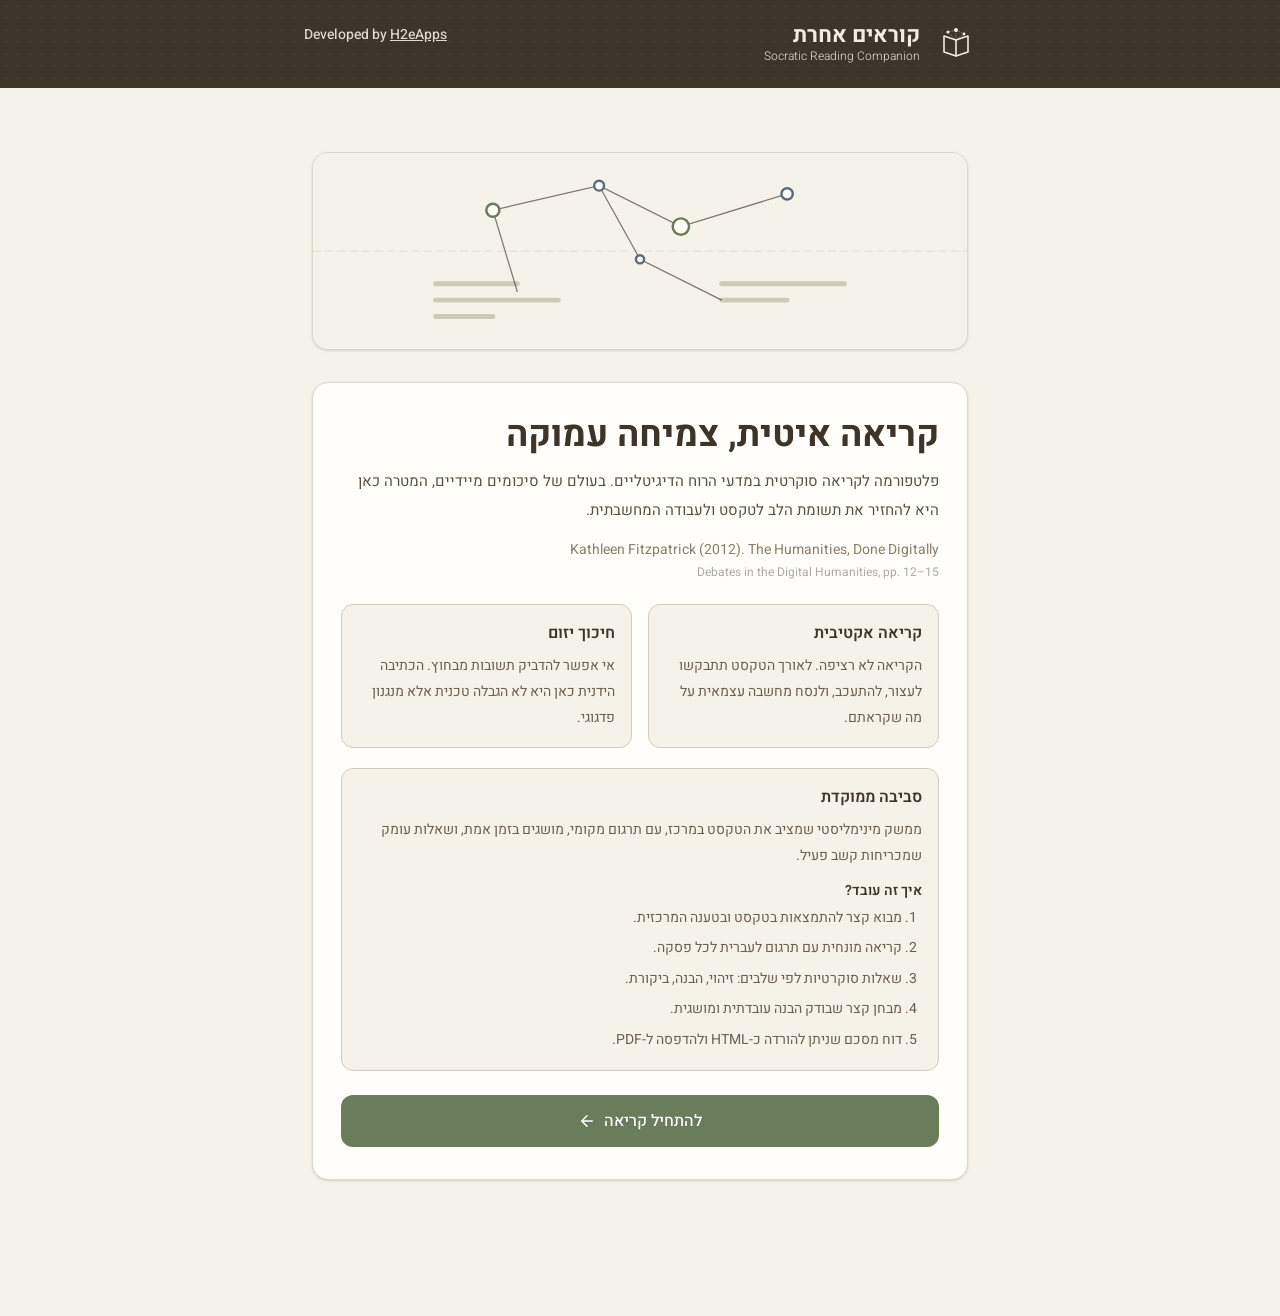
==== index.html @ 3c3d52dc "Add article 2 Netlify deploy files Co-Authored-By: Claude Opus 4.6 <noreply@anthropic.com>" ====
<!doctype html>
<html lang="he" dir="rtl">
  <head>
    <meta charset="UTF-8" />
    <meta name="viewport" content="width=device-width, initial-scale=1.0" />
    <meta name="robots" content="noai, noimageai" />
    <title>קוראים אחרת — ליווי לקריאה אקדמית</title>
    <link rel="preconnect" href="https://fonts.googleapis.com" />
    <link rel="preconnect" href="https://fonts.gstatic.com" crossorigin />
    <link
      href="https://fonts.googleapis.com/css2?family=Heebo:wght@300;400;500;600;700;800&family=Frank+Ruhl+Libre:wght@400;500;700&display=swap"
      rel="stylesheet"
    />
    <script type="module" crossorigin src="/assets/index-Bzsu_CU0.js"></script>
    <link rel="stylesheet" crossorigin href="/assets/index-CXsIF363.css">
  </head>
  <body class="bg-parchment font-heebo text-bark" dir="rtl">
    <div id="root"></div>
  </body>
</html>
---- assets/index-CXsIF363.css ----
/*! tailwindcss v4.2.1 | MIT License | https://tailwindcss.com */@layer properties{@supports (((-webkit-hyphens:none)) and (not (margin-trim:inline))) or ((-moz-orient:inline) and (not (color:rgb(from red r g b)))){*,:before,:after,::backdrop{--tw-scale-x:1;--tw-scale-y:1;--tw-scale-z:1;--tw-rotate-x:initial;--tw-rotate-y:initial;--tw-rotate-z:initial;--tw-skew-x:initial;--tw-skew-y:initial;--tw-space-y-reverse:0;--tw-border-style:solid;--tw-leading:initial;--tw-font-weight:initial;--tw-shadow:0 0 #0000;--tw-shadow-color:initial;--tw-shadow-alpha:100%;--tw-inset-shadow:0 0 #0000;--tw-inset-shadow-color:initial;--tw-inset-shadow-alpha:100%;--tw-ring-color:initial;--tw-ring-shadow:0 0 #0000;--tw-inset-ring-color:initial;--tw-inset-ring-shadow:0 0 #0000;--tw-ring-inset:initial;--tw-ring-offset-width:0px;--tw-ring-offset-color:#fff;--tw-ring-offset-shadow:0 0 #0000;--tw-blur:initial;--tw-brightness:initial;--tw-contrast:initial;--tw-grayscale:initial;--tw-hue-rotate:initial;--tw-invert:initial;--tw-opacity:initial;--tw-saturate:initial;--tw-sepia:initial;--tw-drop-shadow:initial;--tw-drop-shadow-color:initial;--tw-drop-shadow-alpha:100%;--tw-drop-shadow-size:initial;--tw-duration:initial}}}@layer theme{:root,:host{--font-sans:ui-sans-serif, system-ui, sans-serif, "Apple Color Emoji", "Segoe UI Emoji", "Segoe UI Symbol", "Noto Color Emoji";--font-mono:ui-monospace, SFMono-Regular, Menlo, Monaco, Consolas, "Liberation Mono", "Courier New", monospace;--color-amber-50:oklch(98.7% .022 95.277);--color-amber-200:oklch(92.4% .12 95.746);--color-amber-800:oklch(47.3% .137 46.201);--color-white:#fff;--spacing:.25rem;--container-3xl:48rem;--text-xs:.75rem;--text-xs--line-height:calc(1 / .75);--text-sm:.875rem;--text-sm--line-height:calc(1.25 / .875);--text-base:1rem;--text-base--line-height: 1.5 ;--text-lg:1.125rem;--text-lg--line-height:calc(1.75 / 1.125);--text-xl:1.25rem;--text-xl--line-height:calc(1.75 / 1.25);--text-2xl:1.5rem;--text-2xl--line-height:calc(2 / 1.5);--text-3xl:1.875rem;--text-3xl--line-height: 1.2 ;--text-4xl:2.25rem;--text-4xl--line-height:calc(2.5 / 2.25);--text-5xl:3rem;--text-5xl--line-height:1;--font-weight-light:300;--font-weight-medium:500;--font-weight-semibold:600;--font-weight-bold:700;--leading-snug:1.375;--leading-relaxed:1.625;--radius-sm:.25rem;--radius-lg:.5rem;--radius-xl:.75rem;--radius-2xl:1rem;--default-transition-duration:.15s;--default-transition-timing-function:cubic-bezier(.4, 0, .2, 1);--default-font-family:var(--font-sans);--default-mono-font-family:var(--font-mono);--font-heebo:"Heebo", sans-serif;--font-frank:"Frank Ruhl Libre", serif;--color-parchment:#f5f2ea;--color-parchment-deep:#f0ede6;--color-bark:#3d3529;--color-bark-light:#5a4f40;--color-bark-muted:#6b5f4f;--color-earth:#8a7d6b;--color-moss:#6b7c5b;--color-moss-light:#6b7c5b12;--color-slate:#5b6b7c;--color-plum:#7c5b6b;--color-border:#ddd8cc;--color-border-light:#d4cdbf;--color-cream:#fffefa;--color-muted:#aaa}}@layer base{*,:after,:before,::backdrop{box-sizing:border-box;border:0 solid;margin:0;padding:0}::file-selector-button{box-sizing:border-box;border:0 solid;margin:0;padding:0}html,:host{-webkit-text-size-adjust:100%;-moz-tab-size:4;tab-size:4;line-height:1.5;font-family:var(--default-font-family,ui-sans-serif, system-ui, sans-serif, "Apple Color Emoji", "Segoe UI Emoji", "Segoe UI Symbol", "Noto Color Emoji");font-feature-settings:var(--default-font-feature-settings,normal);font-variation-settings:var(--default-font-variation-settings,normal);-webkit-tap-highlight-color:transparent}hr{height:0;color:inherit;border-top-width:1px}abbr:where([title]){-webkit-text-decoration:underline dotted;text-decoration:underline dotted}h1,h2,h3,h4,h5,h6{font-size:inherit;font-weight:inherit}a{color:inherit;-webkit-text-decoration:inherit;text-decoration:inherit}b,strong{font-weight:bolder}code,kbd,samp,pre{font-family:var(--default-mono-font-family,ui-monospace, SFMono-Regular, Menlo, Monaco, Consolas, "Liberation Mono", "Courier New", monospace);font-feature-settings:var(--default-mono-font-feature-settings,normal);font-variation-settings:var(--default-mono-font-variation-settings,normal);font-size:1em}small{font-size:80%}sub,sup{vertical-align:baseline;font-size:75%;line-height:0;position:relative}sub{bottom:-.25em}sup{top:-.5em}table{text-indent:0;border-color:inherit;border-collapse:collapse}:-moz-focusring{outline:auto}progress{vertical-align:baseline}summary{display:list-item}ol,ul,menu{list-style:none}img,svg,video,canvas,audio,iframe,embed,object{vertical-align:middle;display:block}img,video{max-width:100%;height:auto}button,input,select,optgroup,textarea{font:inherit;font-feature-settings:inherit;font-variation-settings:inherit;letter-spacing:inherit;color:inherit;opacity:1;background-color:#0000;border-radius:0}::file-selector-button{font:inherit;font-feature-settings:inherit;font-variation-settings:inherit;letter-spacing:inherit;color:inherit;opacity:1;background-color:#0000;border-radius:0}:where(select:is([multiple],[size])) optgroup{font-weight:bolder}:where(select:is([multiple],[size])) optgroup option{padding-inline-start:20px}::file-selector-button{margin-inline-end:4px}::placeholder{opacity:1}@supports (not ((-webkit-appearance:-apple-pay-button))) or (contain-intrinsic-size:1px){::placeholder{color:currentColor}@supports (color:color-mix(in lab,red,red)){::placeholder{color:color-mix(in oklab,currentcolor 50%,transparent)}}}textarea{resize:vertical}::-webkit-search-decoration{-webkit-appearance:none}::-webkit-date-and-time-value{min-height:1lh;text-align:inherit}::-webkit-datetime-edit{display:inline-flex}::-webkit-datetime-edit-fields-wrapper{padding:0}::-webkit-datetime-edit{padding-block:0}::-webkit-datetime-edit-year-field{padding-block:0}::-webkit-datetime-edit-month-field{padding-block:0}::-webkit-datetime-edit-day-field{padding-block:0}::-webkit-datetime-edit-hour-field{padding-block:0}::-webkit-datetime-edit-minute-field{padding-block:0}::-webkit-datetime-edit-second-field{padding-block:0}::-webkit-datetime-edit-millisecond-field{padding-block:0}::-webkit-datetime-edit-meridiem-field{padding-block:0}::-webkit-calendar-picker-indicator{line-height:1}:-moz-ui-invalid{box-shadow:none}button,input:where([type=button],[type=reset],[type=submit]){-webkit-appearance:button;-moz-appearance:button;appearance:button}::file-selector-button{-webkit-appearance:button;-moz-appearance:button;appearance:button}::-webkit-inner-spin-button{height:auto}::-webkit-outer-spin-button{height:auto}[hidden]:where(:not([hidden=until-found])){display:none!important}}@layer components;@layer utilities{.visible{visibility:visible}.absolute{position:absolute}.relative{position:relative}.inset-0{inset:calc(var(--spacing) * 0)}.start{inset-inline-start:var(--spacing)}.end{inset-inline-end:var(--spacing)}.-top-3\.5{top:calc(var(--spacing) * -3.5)}.top-2{top:calc(var(--spacing) * 2)}.right-2{right:calc(var(--spacing) * 2)}.right-4{right:calc(var(--spacing) * 4)}.left-2{left:calc(var(--spacing) * 2)}.z-0{z-index:0}.z-10{z-index:10}.float-left{float:left}.m-0{margin:calc(var(--spacing) * 0)}.mx-2{margin-inline:calc(var(--spacing) * 2)}.mx-auto{margin-inline:auto}.my-2{margin-block:calc(var(--spacing) * 2)}.my-5{margin-block:calc(var(--spacing) * 5)}.my-14{margin-block:calc(var(--spacing) * 14)}.mt-0\.5{margin-top:calc(var(--spacing) * .5)}.mt-1{margin-top:calc(var(--spacing) * 1)}.mt-2{margin-top:calc(var(--spacing) * 2)}.mt-3{margin-top:calc(var(--spacing) * 3)}.mt-4{margin-top:calc(var(--spacing) * 4)}.mt-6{margin-top:calc(var(--spacing) * 6)}.mr-7{margin-right:calc(var(--spacing) * 7)}.mr-auto{margin-right:auto}.-mb-1{margin-bottom:calc(var(--spacing) * -1)}.mb-1{margin-bottom:calc(var(--spacing) * 1)}.mb-2{margin-bottom:calc(var(--spacing) * 2)}.mb-2\.5{margin-bottom:calc(var(--spacing) * 2.5)}.mb-3{margin-bottom:calc(var(--spacing) * 3)}.mb-4{margin-bottom:calc(var(--spacing) * 4)}.mb-5{margin-bottom:calc(var(--spacing) * 5)}.mb-6{margin-bottom:calc(var(--spacing) * 6)}.mb-7{margin-bottom:calc(var(--spacing) * 7)}.mb-8{margin-bottom:calc(var(--spacing) * 8)}.mb-10{margin-bottom:calc(var(--spacing) * 10)}.ml-3{margin-left:calc(var(--spacing) * 3)}.block{display:block}.flex{display:flex}.grid{display:grid}.hidden{display:none}.inline{display:inline}.inline-block{display:inline-block}.inline-flex{display:inline-flex}.h-1{height:calc(var(--spacing) * 1)}.h-1\.5{height:calc(var(--spacing) * 1.5)}.h-6{height:calc(var(--spacing) * 6)}.h-10{height:calc(var(--spacing) * 10)}.h-auto{height:auto}.min-h-\[44px\]{min-height:44px}.min-h-\[80px\]{min-height:80px}.min-h-\[120px\]{min-height:120px}.min-h-screen{min-height:100vh}.w-6{width:calc(var(--spacing) * 6)}.w-10{width:calc(var(--spacing) * 10)}.w-full{width:100%}.max-w-3xl{max-width:var(--container-3xl)}.max-w-\[480px\]{max-width:480px}.max-w-\[520px\]{max-width:520px}.max-w-\[720px\]{max-width:720px}.flex-1{flex:1}.flex-shrink-0,.shrink-0{flex-shrink:0}.grow{flex-grow:1}.border-collapse{border-collapse:collapse}.scale-95{--tw-scale-x:95%;--tw-scale-y:95%;--tw-scale-z:95%;scale:var(--tw-scale-x) var(--tw-scale-y)}.rotate-180{rotate:180deg}.transform{transform:var(--tw-rotate-x,) var(--tw-rotate-y,) var(--tw-rotate-z,) var(--tw-skew-x,) var(--tw-skew-y,)}.cursor-grab{cursor:grab}.cursor-pointer{cursor:pointer}.resize{resize:both}.resize-y{resize:vertical}.list-decimal{list-style-type:decimal}.grid-cols-2{grid-template-columns:repeat(2,minmax(0,1fr))}.flex-col{flex-direction:column}.items-center{align-items:center}.items-start{align-items:flex-start}.justify-between{justify-content:space-between}.justify-center{justify-content:center}.gap-0\.5{gap:calc(var(--spacing) * .5)}.gap-1{gap:calc(var(--spacing) * 1)}.gap-1\.5{gap:calc(var(--spacing) * 1.5)}.gap-2{gap:calc(var(--spacing) * 2)}.gap-2\.5{gap:calc(var(--spacing) * 2.5)}.gap-3{gap:calc(var(--spacing) * 3)}.gap-4{gap:calc(var(--spacing) * 4)}:where(.space-y-1>:not(:last-child)){--tw-space-y-reverse:0;margin-block-start:calc(calc(var(--spacing) * 1) * var(--tw-space-y-reverse));margin-block-end:calc(calc(var(--spacing) * 1) * calc(1 - var(--tw-space-y-reverse)))}:where(.space-y-2>:not(:last-child)){--tw-space-y-reverse:0;margin-block-start:calc(calc(var(--spacing) * 2) * var(--tw-space-y-reverse));margin-block-end:calc(calc(var(--spacing) * 2) * calc(1 - var(--tw-space-y-reverse)))}:where(.space-y-2\.5>:not(:last-child)){--tw-space-y-reverse:0;margin-block-start:calc(calc(var(--spacing) * 2.5) * var(--tw-space-y-reverse));margin-block-end:calc(calc(var(--spacing) * 2.5) * calc(1 - var(--tw-space-y-reverse)))}:where(.space-y-4>:not(:last-child)){--tw-space-y-reverse:0;margin-block-start:calc(calc(var(--spacing) * 4) * var(--tw-space-y-reverse));margin-block-end:calc(calc(var(--spacing) * 4) * calc(1 - var(--tw-space-y-reverse)))}.overflow-hidden{overflow:hidden}.rounded{border-radius:.25rem}.rounded-2xl{border-radius:var(--radius-2xl)}.rounded-\[10px\]{border-radius:10px}.rounded-full{border-radius:3.40282e38px}.rounded-lg{border-radius:var(--radius-lg)}.rounded-sm{border-radius:var(--radius-sm)}.rounded-xl{border-radius:var(--radius-xl)}.border{border-style:var(--tw-border-style);border-width:1px}.border-2{border-style:var(--tw-border-style);border-width:2px}.border-t{border-top-style:var(--tw-border-style);border-top-width:1px}.border-r-2{border-right-style:var(--tw-border-style);border-right-width:2px}.border-b{border-bottom-style:var(--tw-border-style);border-bottom-width:1px}.border-dashed{--tw-border-style:dashed;border-style:dashed}.border-none{--tw-border-style:none;border-style:none}.border-amber-200{border-color:var(--color-amber-200)}.border-border{border-color:var(--color-border)}.border-border-light{border-color:var(--color-border-light)}.border-border-light\/70{border-color:#d4cdbfb3}@supports (color:color-mix(in lab,red,red)){.border-border-light\/70{border-color:color-mix(in oklab,var(--color-border-light) 70%,transparent)}}.border-earth\/30{border-color:#8a7d6b4d}@supports (color:color-mix(in lab,red,red)){.border-earth\/30{border-color:color-mix(in oklab,var(--color-earth) 30%,transparent)}}.border-moss{border-color:var(--color-moss)}.border-moss\/15{border-color:#6b7c5b26}@supports (color:color-mix(in lab,red,red)){.border-moss\/15{border-color:color-mix(in oklab,var(--color-moss) 15%,transparent)}}.border-moss\/30{border-color:#6b7c5b4d}@supports (color:color-mix(in lab,red,red)){.border-moss\/30{border-color:color-mix(in oklab,var(--color-moss) 30%,transparent)}}.bg-amber-50{background-color:var(--color-amber-50)}.bg-bark{background-color:var(--color-bark)}.bg-cream{background-color:var(--color-cream)}.bg-moss{background-color:var(--color-moss)}.bg-moss-light{background-color:var(--color-moss-light)}.bg-moss\/5{background-color:#6b7c5b0d}@supports (color:color-mix(in lab,red,red)){.bg-moss\/5{background-color:color-mix(in oklab,var(--color-moss) 5%,transparent)}}.bg-moss\/10{background-color:#6b7c5b1a}@supports (color:color-mix(in lab,red,red)){.bg-moss\/10{background-color:color-mix(in oklab,var(--color-moss) 10%,transparent)}}.bg-parchment{background-color:var(--color-parchment)}.bg-parchment-deep{background-color:var(--color-parchment-deep)}.bg-slate{background-color:var(--color-slate)}.bg-transparent{background-color:#0000}.bg-white\/50{background-color:#ffffff80}@supports (color:color-mix(in lab,red,red)){.bg-white\/50{background-color:color-mix(in oklab,var(--color-white) 50%,transparent)}}.p-0{padding:calc(var(--spacing) * 0)}.p-3{padding:calc(var(--spacing) * 3)}.p-3\.5{padding:calc(var(--spacing) * 3.5)}.p-4{padding:calc(var(--spacing) * 4)}.p-5{padding:calc(var(--spacing) * 5)}.px-1{padding-inline:calc(var(--spacing) * 1)}.px-1\.5{padding-inline:calc(var(--spacing) * 1.5)}.px-2{padding-inline:calc(var(--spacing) * 2)}.px-3{padding-inline:calc(var(--spacing) * 3)}.px-4{padding-inline:calc(var(--spacing) * 4)}.px-5{padding-inline:calc(var(--spacing) * 5)}.px-6{padding-inline:calc(var(--spacing) * 6)}.px-7{padding-inline:calc(var(--spacing) * 7)}.px-8{padding-inline:calc(var(--spacing) * 8)}.px-10{padding-inline:calc(var(--spacing) * 10)}.py-0\.5{padding-block:calc(var(--spacing) * .5)}.py-1{padding-block:calc(var(--spacing) * 1)}.py-2{padding-block:calc(var(--spacing) * 2)}.py-2\.5{padding-block:calc(var(--spacing) * 2.5)}.py-3{padding-block:calc(var(--spacing) * 3)}.py-3\.5{padding-block:calc(var(--spacing) * 3.5)}.py-4{padding-block:calc(var(--spacing) * 4)}.py-6{padding-block:calc(var(--spacing) * 6)}.py-8{padding-block:calc(var(--spacing) * 8)}.pt-0\.5{padding-top:calc(var(--spacing) * .5)}.pt-1{padding-top:calc(var(--spacing) * 1)}.pt-3{padding-top:calc(var(--spacing) * 3)}.pt-8{padding-top:calc(var(--spacing) * 8)}.pr-1{padding-right:calc(var(--spacing) * 1)}.pr-4{padding-right:calc(var(--spacing) * 4)}.pr-5{padding-right:calc(var(--spacing) * 5)}.pb-3\.5{padding-bottom:calc(var(--spacing) * 3.5)}.pb-4{padding-bottom:calc(var(--spacing) * 4)}.pb-24{padding-bottom:calc(var(--spacing) * 24)}.text-center{text-align:center}.text-right{text-align:right}.align-middle{vertical-align:middle}.font-frank{font-family:var(--font-frank)}.font-heebo{font-family:var(--font-heebo)}.text-2xl{font-size:var(--text-2xl);line-height:var(--tw-leading,var(--text-2xl--line-height))}.text-3xl{font-size:var(--text-3xl);line-height:var(--tw-leading,var(--text-3xl--line-height))}.text-5xl{font-size:var(--text-5xl);line-height:var(--tw-leading,var(--text-5xl--line-height))}.text-base{font-size:var(--text-base);line-height:var(--tw-leading,var(--text-base--line-height))}.text-lg{font-size:var(--text-lg);line-height:var(--tw-leading,var(--text-lg--line-height))}.text-sm{font-size:var(--text-sm);line-height:var(--tw-leading,var(--text-sm--line-height))}.text-xl{font-size:var(--text-xl);line-height:var(--tw-leading,var(--text-xl--line-height))}.text-xs{font-size:var(--text-xs);line-height:var(--tw-leading,var(--text-xs--line-height))}.text-\[11px\]{font-size:11px}.text-\[13\.5px\]{font-size:13.5px}.text-\[13px\]{font-size:13px}.text-\[14px\]{font-size:14px}.text-\[15px\]{font-size:15px}.text-\[17px\]{font-size:17px}.text-\[22px\]{font-size:22px}.leading-\[1\.6\]{--tw-leading:1.6;line-height:1.6}.leading-\[1\.7\]{--tw-leading:1.7;line-height:1.7}.leading-\[1\.8\]{--tw-leading:1.8;line-height:1.8}.leading-\[1\.9\]{--tw-leading:1.9;line-height:1.9}.leading-\[1\.75\]{--tw-leading:1.75;line-height:1.75}.leading-\[1\.85\]{--tw-leading:1.85;line-height:1.85}.leading-\[1\.95\]{--tw-leading:1.95;line-height:1.95}.leading-\[22px\]{--tw-leading:22px;line-height:22px}.leading-none{--tw-leading:1;line-height:1}.leading-relaxed{--tw-leading:var(--leading-relaxed);line-height:var(--leading-relaxed)}.leading-snug{--tw-leading:var(--leading-snug);line-height:var(--leading-snug)}.font-bold{--tw-font-weight:var(--font-weight-bold);font-weight:var(--font-weight-bold)}.font-light{--tw-font-weight:var(--font-weight-light);font-weight:var(--font-weight-light)}.font-medium{--tw-font-weight:var(--font-weight-medium);font-weight:var(--font-weight-medium)}.font-semibold{--tw-font-weight:var(--font-weight-semibold);font-weight:var(--font-weight-semibold)}.whitespace-nowrap{white-space:nowrap}.whitespace-pre-wrap{white-space:pre-wrap}.text-amber-800{color:var(--color-amber-800)}.text-bark{color:var(--color-bark)}.text-bark-light{color:var(--color-bark-light)}.text-bark-muted{color:var(--color-bark-muted)}.text-earth{color:var(--color-earth)}.text-moss{color:var(--color-moss)}.text-muted{color:var(--color-muted)}.text-parchment-deep{color:var(--color-parchment-deep)}.text-white{color:var(--color-white)}.italic{font-style:italic}.no-underline{text-decoration-line:none}.underline{text-decoration-line:underline}.decoration-dotted{text-decoration-style:dotted}.opacity-40{opacity:.4}.opacity-50{opacity:.5}.opacity-85{opacity:.85}.opacity-90{opacity:.9}.opacity-\[0\.035\]{opacity:.035}.shadow-\[0_2px_8px_rgba\(0\,0\,0\,0\.03\)\]{--tw-shadow:0 2px 8px var(--tw-shadow-color,#00000008);box-shadow:var(--tw-inset-shadow),var(--tw-inset-ring-shadow),var(--tw-ring-offset-shadow),var(--tw-ring-shadow),var(--tw-shadow)}.shadow-sm{--tw-shadow:0 1px 3px 0 var(--tw-shadow-color,#0000001a), 0 1px 2px -1px var(--tw-shadow-color,#0000001a);box-shadow:var(--tw-inset-shadow),var(--tw-inset-ring-shadow),var(--tw-ring-offset-shadow),var(--tw-ring-shadow),var(--tw-shadow)}.blur{--tw-blur:blur(8px);filter:var(--tw-blur,) var(--tw-brightness,) var(--tw-contrast,) var(--tw-grayscale,) var(--tw-hue-rotate,) var(--tw-invert,) var(--tw-saturate,) var(--tw-sepia,) var(--tw-drop-shadow,)}.transition-all{transition-property:all;transition-timing-function:var(--tw-ease,var(--default-transition-timing-function));transition-duration:var(--tw-duration,var(--default-transition-duration))}.transition-colors{transition-property:color,background-color,border-color,outline-color,text-decoration-color,fill,stroke,--tw-gradient-from,--tw-gradient-via,--tw-gradient-to;transition-timing-function:var(--tw-ease,var(--default-transition-timing-function));transition-duration:var(--tw-duration,var(--default-transition-duration))}.transition-opacity{transition-property:opacity;transition-timing-function:var(--tw-ease,var(--default-transition-timing-function));transition-duration:var(--tw-duration,var(--default-transition-duration))}.transition-transform{transition-property:transform,translate,scale,rotate;transition-timing-function:var(--tw-ease,var(--default-transition-timing-function));transition-duration:var(--tw-duration,var(--default-transition-duration))}.duration-200{--tw-duration:.2s;transition-duration:.2s}.duration-300{--tw-duration:.3s;transition-duration:.3s}@media(hover:hover){.hover\:border-moss\/30:hover{border-color:#6b7c5b4d}@supports (color:color-mix(in lab,red,red)){.hover\:border-moss\/30:hover{border-color:color-mix(in oklab,var(--color-moss) 30%,transparent)}}.hover\:bg-parchment-deep\/50:hover{background-color:#f0ede680}@supports (color:color-mix(in lab,red,red)){.hover\:bg-parchment-deep\/50:hover{background-color:color-mix(in oklab,var(--color-parchment-deep) 50%,transparent)}}.hover\:text-bark:hover{color:var(--color-bark)}.hover\:text-bark-muted:hover{color:var(--color-bark-muted)}.hover\:opacity-100:hover{opacity:1}.hover\:brightness-110:hover{--tw-brightness:brightness(110%);filter:var(--tw-blur,) var(--tw-brightness,) var(--tw-contrast,) var(--tw-grayscale,) var(--tw-hue-rotate,) var(--tw-invert,) var(--tw-saturate,) var(--tw-sepia,) var(--tw-drop-shadow,)}}.focus\:ring-2:focus{--tw-ring-shadow:var(--tw-ring-inset,) 0 0 0 calc(2px + var(--tw-ring-offset-width)) var(--tw-ring-color,currentcolor);box-shadow:var(--tw-inset-shadow),var(--tw-inset-ring-shadow),var(--tw-ring-offset-shadow),var(--tw-ring-shadow),var(--tw-shadow)}.focus\:ring-moss:focus{--tw-ring-color:var(--color-moss)}.focus\:outline-none:focus{--tw-outline-style:none;outline-style:none}.disabled\:cursor-not-allowed:disabled{cursor:not-allowed}.disabled\:opacity-40:disabled{opacity:.4}@media(min-width:40rem){.sm\:grid-cols-2{grid-template-columns:repeat(2,minmax(0,1fr))}.sm\:grid-cols-4{grid-template-columns:repeat(4,minmax(0,1fr))}.sm\:flex-row{flex-direction:row}.sm\:p-7{padding:calc(var(--spacing) * 7)}.sm\:px-7{padding-inline:calc(var(--spacing) * 7)}.sm\:px-8{padding-inline:calc(var(--spacing) * 8)}.sm\:py-6{padding-block:calc(var(--spacing) * 6)}.sm\:py-8{padding-block:calc(var(--spacing) * 8)}.sm\:py-10{padding-block:calc(var(--spacing) * 10)}.sm\:text-3xl{font-size:var(--text-3xl);line-height:var(--tw-leading,var(--text-3xl--line-height))}.sm\:text-4xl{font-size:var(--text-4xl);line-height:var(--tw-leading,var(--text-4xl--line-height))}}}*{box-sizing:border-box}::selection{background:#6b7c5b33}textarea:focus,button:focus-visible{outline:2px solid var(--color-moss);outline-offset:2px}button:focus:not(:focus-visible){outline:none}.article-content{-webkit-user-select:none;user-select:none}@keyframes fadeIn{0%{opacity:0;transform:translateY(6px)}to{opacity:1;transform:translateY(0)}}@keyframes fadeInFast{0%{opacity:0}to{opacity:1}}@keyframes bounce{0%,60%,to{opacity:.4;transform:translateY(0)}30%{opacity:1;transform:translateY(-6px)}}.animate-fade-in{animation:.4s fadeIn}.animate-fade-in-fast{animation:.3s fadeInFast}@keyframes shake{10%,90%{transform:translate(-1px)}20%,80%{transform:translate(2px)}30%,50%,70%{transform:translate(-3px)}40%,60%{transform:translate(3px)}}.animate-shake{animation:.4s cubic-bezier(.36,.07,.19,.97) both shake}.protected-textarea:focus{border-color:var(--focus-color,var(--color-moss))}.translation-panel{direction:rtl;background:#f6f3ec}@supports (color:color-mix(in lab,red,red)){.translation-panel{background:color-mix(in srgb,var(--color-parchment) 90%,#fff 10%)}}.translation-panel{border:1px solid var(--color-border);border-right:3px solid var(--color-moss);color:var(--color-bark-light);-webkit-user-select:none;user-select:none;border-radius:10px;margin:6px 0 12px;padding:12px 16px;font-size:15px;line-height:1.85}.article-reader-intro{background:linear-gradient(#f3f1ec,#f6f3ec)}@supports (color:color-mix(in lab,red,red)){.article-reader-intro{background:linear-gradient(180deg,color-mix(in srgb,var(--color-parchment-deep) 78%,#fff 22%),color-mix(in srgb,var(--color-parchment) 90%,#fff 10%))}}.article-reader-intro{border:1px solid var(--color-border);border-radius:12px;padding:14px 16px}.section-shell{background:#fdfcf7}@supports (color:color-mix(in lab,red,red)){.section-shell{background:color-mix(in srgb,var(--color-cream) 82%,var(--color-parchment) 18%)}}.section-shell{border:1px solid var(--color-border);border-radius:16px;padding:18px 16px 14px;position:relative;overflow:hidden;box-shadow:0 10px 30px #3d35290b}.section-shell:before{content:"";background:linear-gradient(90deg,var(--color-moss),var(--color-slate));opacity:.35;height:3px;position:absolute;inset:0 0 auto}.section-shell-body{padding-top:6px}.section-brief{background:#f7f4ed}@supports (color:color-mix(in lab,red,red)){.section-brief{background:color-mix(in srgb,var(--color-parchment) 85%,#fff 15%)}}.section-brief{border:1px solid var(--color-border);border-right:3px solid var(--color-earth);border-radius:10px;padding:10px 12px}.article-paragraph-card{border-radius:10px}::-webkit-scrollbar{width:6px}::-webkit-scrollbar-track{background:0 0}::-webkit-scrollbar-thumb{background:var(--color-border);border-radius:3px}@property --tw-scale-x{syntax:"*";inherits:false;initial-value:1}@property --tw-scale-y{syntax:"*";inherits:false;initial-value:1}@property --tw-scale-z{syntax:"*";inherits:false;initial-value:1}@property --tw-rotate-x{syntax:"*";inherits:false}@property --tw-rotate-y{syntax:"*";inherits:false}@property --tw-rotate-z{syntax:"*";inherits:false}@property --tw-skew-x{syntax:"*";inherits:false}@property --tw-skew-y{syntax:"*";inherits:false}@property --tw-space-y-reverse{syntax:"*";inherits:false;initial-value:0}@property --tw-border-style{syntax:"*";inherits:false;initial-value:solid}@property --tw-leading{syntax:"*";inherits:false}@property --tw-font-weight{syntax:"*";inherits:false}@property --tw-shadow{syntax:"*";inherits:false;initial-value:0 0 #0000}@property --tw-shadow-color{syntax:"*";inherits:false}@property --tw-shadow-alpha{syntax:"<percentage>";inherits:false;initial-value:100%}@property --tw-inset-shadow{syntax:"*";inherits:false;initial-value:0 0 #0000}@property --tw-inset-shadow-color{syntax:"*";inherits:false}@property --tw-inset-shadow-alpha{syntax:"<percentage>";inherits:false;initial-value:100%}@property --tw-ring-color{syntax:"*";inherits:false}@property --tw-ring-shadow{syntax:"*";inherits:false;initial-value:0 0 #0000}@property --tw-inset-ring-color{syntax:"*";inherits:false}@property --tw-inset-ring-shadow{syntax:"*";inherits:false;initial-value:0 0 #0000}@property --tw-ring-inset{syntax:"*";inherits:false}@property --tw-ring-offset-width{syntax:"<length>";inherits:false;initial-value:0}@property --tw-ring-offset-color{syntax:"*";inherits:false;initial-value:#fff}@property --tw-ring-offset-shadow{syntax:"*";inherits:false;initial-value:0 0 #0000}@property --tw-blur{syntax:"*";inherits:false}@property --tw-brightness{syntax:"*";inherits:false}@property --tw-contrast{syntax:"*";inherits:false}@property --tw-grayscale{syntax:"*";inherits:false}@property --tw-hue-rotate{syntax:"*";inherits:false}@property --tw-invert{syntax:"*";inherits:false}@property --tw-opacity{syntax:"*";inherits:false}@property --tw-saturate{syntax:"*";inherits:false}@property --tw-sepia{syntax:"*";inherits:false}@property --tw-drop-shadow{syntax:"*";inherits:false}@property --tw-drop-shadow-color{syntax:"*";inherits:false}@property --tw-drop-shadow-alpha{syntax:"<percentage>";inherits:false;initial-value:100%}@property --tw-drop-shadow-size{syntax:"*";inherits:false}@property --tw-duration{syntax:"*";inherits:false}
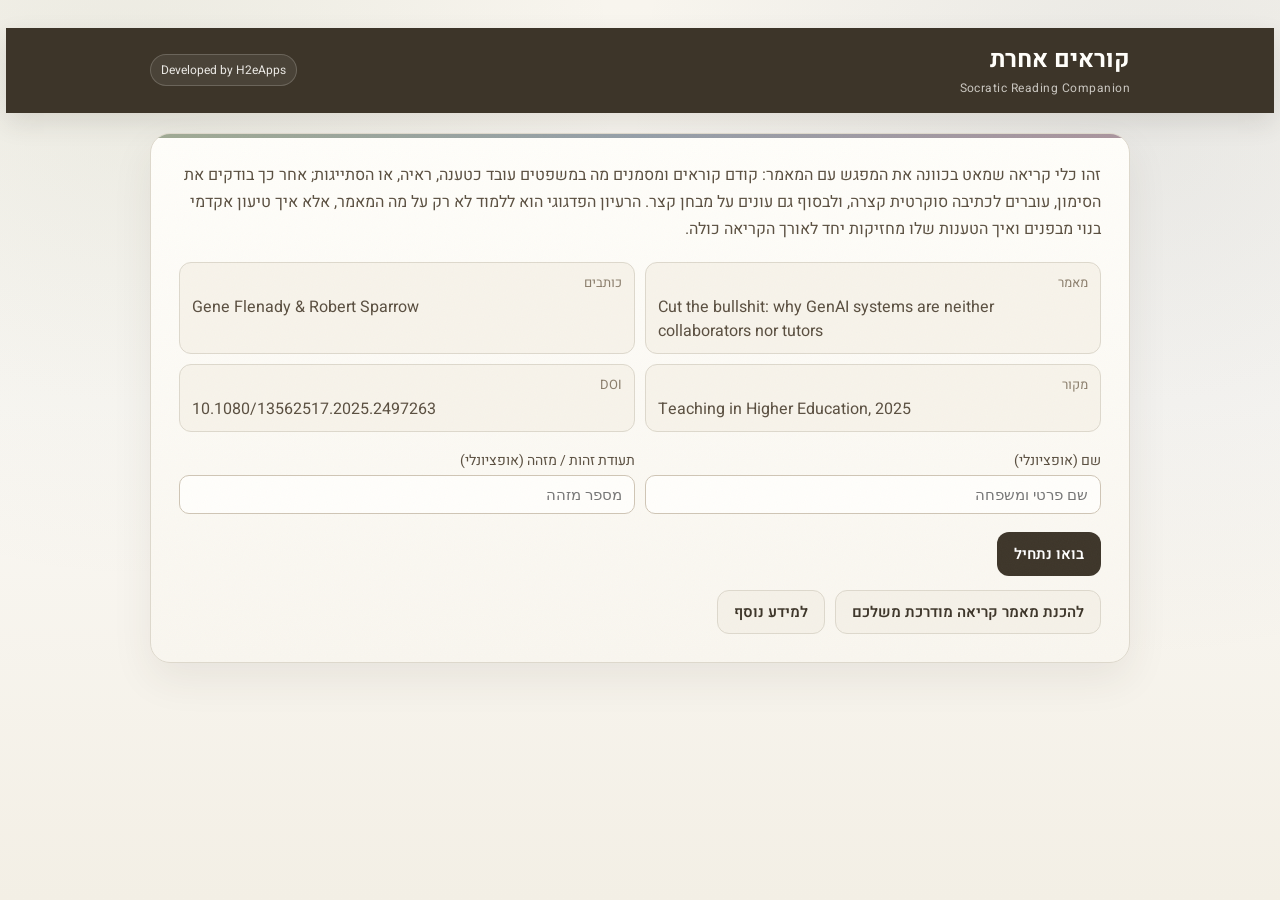
==== commit cdc7a425: "Add static v2 reading companion pilot" ====
--- a/index.html
+++ b/index.html
@@ -11,10 +11,11 @@
       href="https://fonts.googleapis.com/css2?family=Heebo:wght@300;400;500;600;700;800&family=Frank+Ruhl+Libre:wght@400;500;700&display=swap"
       rel="stylesheet"
     />
-    <script type="module" crossorigin src="/assets/index-Bzsu_CU0.js"></script>
-    <link rel="stylesheet" crossorigin href="/assets/index-CXsIF363.css">
+    <link rel="stylesheet" href="./styles.css" />
+    <script defer src="./_article_data.js"></script>
+    <script defer src="./app.js"></script>
   </head>
-  <body class="bg-parchment font-heebo text-bark" dir="rtl">
+  <body dir="rtl">
     <div id="root"></div>
   </body>
 </html>
--- a/styles.css
+++ b/styles.css
@@ -0,0 +1,1727 @@
+:root {
+  --bg-parchment: #faf8f4;
+  --surface-cream: #fffefa;
+  --surface-deep: #f0ede6;
+  --text-bark: #3d3529;
+  --text-bark-light: #5a4f40;
+  --text-muted: #8a7d6b;
+  --color-claim: #6b7c5b;
+  --color-claim-bg: #6b7c5b20;
+  --color-evidence: #5b6b7c;
+  --color-evidence-bg: #5b6b7c20;
+  --color-hedging: #7c5b6b;
+  --color-hedging-bg: #7c5b6b20;
+  --border: #ddd8cc;
+  --success: #6b7c5b;
+  --partial: #b8973e;
+  --error: #8c5c4a;
+  --shadow: 0 16px 40px rgba(61, 53, 41, 0.08);
+}
+
+* {
+  box-sizing: border-box;
+}
+
+html,
+body {
+  margin: 0;
+  padding: 0;
+  min-height: 100%;
+}
+
+body {
+  font-family: 'Heebo', sans-serif;
+  color: var(--text-bark);
+  background:
+    radial-gradient(circle at 10% 10%, rgba(107, 124, 91, 0.09) 0%, rgba(107, 124, 91, 0) 35%),
+    radial-gradient(circle at 90% 15%, rgba(91, 107, 124, 0.1) 0%, rgba(91, 107, 124, 0) 38%),
+    linear-gradient(180deg, #f8f5ee 0%, var(--bg-parchment) 45%, #f3efe5 100%);
+}
+
+.app-shell {
+  min-height: 100vh;
+  padding: 0 14px 36px;
+}
+
+.app-frame {
+  width: min(980px, 100%);
+  margin: 0 auto;
+}
+
+.app-topbar {
+  background: var(--text-bark);
+  color: var(--surface-deep);
+  margin: 0 -14px 20px;
+  padding: 14px 14px 16px;
+  box-shadow: 0 10px 24px rgba(61, 53, 41, 0.12);
+}
+
+.brand {
+  display: flex;
+  justify-content: space-between;
+  align-items: center;
+  color: rgba(255, 254, 250, 0.78);
+  font-size: 14px;
+}
+
+.brand-copy {
+  display: flex;
+  flex-direction: column;
+  gap: 2px;
+}
+
+.brand-mark {
+  font-family: 'Heebo', sans-serif;
+  font-size: 24px;
+  color: var(--surface-cream);
+  font-weight: 700;
+}
+
+.brand-sub {
+  color: rgba(255, 254, 250, 0.72);
+  font-size: 12px;
+  letter-spacing: 0.04em;
+}
+
+.brand-status {
+  display: inline-flex;
+  align-items: center;
+  justify-content: center;
+  font-size: 12px;
+  padding: 6px 10px;
+  border: 1px solid rgba(255, 254, 250, 0.18);
+  border-radius: 999px;
+  background: rgba(255, 254, 250, 0.07);
+  color: rgba(255, 254, 250, 0.88);
+  text-decoration: none;
+}
+
+.brand-status:hover {
+  background: rgba(255, 254, 250, 0.12);
+}
+
+.brand-status:visited {
+  color: rgba(255, 254, 250, 0.88);
+}
+
+/* Screen container with paper grain overlay */
+.screen {
+  background: linear-gradient(180deg, var(--surface-cream), #f9f6ef);
+  border: 1px solid var(--border);
+  border-radius: 20px;
+  box-shadow: var(--shadow);
+  padding: 20px;
+  position: relative;
+  overflow: hidden;
+}
+
+.screen::before {
+  content: '';
+  position: absolute;
+  inset: 0 0 auto;
+  height: 4px;
+  background: linear-gradient(90deg, var(--color-claim), var(--color-evidence), var(--color-hedging));
+  opacity: 0.65;
+}
+
+.screen::after {
+  content: '';
+  position: absolute;
+  inset: 0;
+  pointer-events: none;
+  opacity: 0.03;
+  background-image: url("data:image/svg+xml,%3Csvg viewBox='0 0 200 200' xmlns='http://www.w3.org/2000/svg'%3E%3Cfilter id='n'%3E%3CfeTurbulence type='fractalNoise' baseFrequency='0.65' numOctaves='3' stitchTiles='stitch'/%3E%3C/filter%3E%3Crect width='100%25' height='100%25' filter='url(%23n)'/%3E%3C/svg%3E");
+  background-size: 150px 150px;
+}
+
+h1,
+h2,
+h3,
+p {
+  margin-top: 0;
+}
+
+.title {
+  font-family: 'Frank Ruhl Libre', serif;
+  font-size: clamp(32px, 6vw, 48px);
+  line-height: 1.1;
+  margin-bottom: 10px;
+}
+
+.subtitle {
+  color: var(--text-bark-light);
+  line-height: 1.7;
+  margin-bottom: 18px;
+}
+
+.meta-grid {
+  display: grid;
+  grid-template-columns: 1fr;
+  gap: 10px;
+  margin-bottom: 18px;
+}
+
+.meta-item {
+  background: #f7f3ea;
+  border: 1px solid var(--border);
+  border-radius: 12px;
+  padding: 10px 12px;
+  color: var(--text-bark-light);
+}
+
+.meta-label {
+  color: var(--text-muted);
+  font-size: 13px;
+  margin-bottom: 3px;
+}
+
+.inline-ltr {
+  direction: ltr;
+  unicode-bidi: plaintext;
+}
+
+.form-grid {
+  display: grid;
+  grid-template-columns: 1fr;
+  gap: 10px;
+  margin-bottom: 18px;
+}
+
+label {
+  display: block;
+  color: var(--text-bark-light);
+  font-size: 14px;
+  margin-bottom: 4px;
+}
+
+input {
+  width: 100%;
+  border: 1px solid #cfc5b5;
+  border-radius: 10px;
+  padding: 10px 12px;
+  background: #fffefb;
+  font-size: 15px;
+  color: var(--text-bark);
+}
+
+input:focus {
+  outline: 2px solid rgba(107, 124, 91, 0.4);
+  outline-offset: 1px;
+}
+
+.actions {
+  display: flex;
+  gap: 10px;
+  flex-wrap: wrap;
+  align-items: center;
+}
+
+.welcome-resource-actions {
+  display: flex;
+  gap: 10px;
+  flex-wrap: wrap;
+  align-items: center;
+  margin-top: 14px;
+}
+
+.btn {
+  border: 1px solid transparent;
+  border-radius: 12px;
+  padding: 10px 16px;
+  font-weight: 600;
+  cursor: pointer;
+  font-size: 15px;
+  font-family: inherit;
+  transition: transform 0.15s ease, filter 0.15s ease, background-color 0.2s ease, border-color 0.2s ease;
+}
+
+.btn:active {
+  transform: scale(0.98);
+}
+
+.btn:disabled {
+  opacity: 0.45;
+  cursor: not-allowed;
+  transform: none;
+  filter: none;
+}
+
+.btn:focus-visible {
+  outline: 2px solid var(--color-claim);
+  outline-offset: 2px;
+}
+
+.btn-primary {
+  background: var(--text-bark);
+  color: #fff;
+}
+
+.btn-primary:hover:not(:disabled) {
+  filter: brightness(1.08);
+}
+
+.btn-secondary {
+  border-color: var(--border);
+  background: #f5f1e8;
+  color: var(--text-bark);
+}
+
+.btn-secondary:hover:not(:disabled) {
+  background: #ede8dc;
+}
+
+.btn-small {
+  padding: 6px 12px;
+  font-size: 13px;
+  border-radius: 8px;
+}
+
+.resource-panel {
+  margin-top: 18px;
+  padding: 16px;
+  border: 1px solid var(--border);
+  border-radius: 16px;
+  background: linear-gradient(180deg, #f8f4eb, #fffdf8);
+}
+
+.resource-panel-head {
+  display: flex;
+  justify-content: space-between;
+  align-items: flex-start;
+  gap: 12px;
+  margin-bottom: 12px;
+}
+
+.resource-panel-actions {
+  display: flex;
+  gap: 8px;
+  flex-wrap: wrap;
+}
+
+.resource-panel-kicker {
+  color: var(--text-muted);
+  font-size: 12px;
+  letter-spacing: 0.04em;
+  text-transform: uppercase;
+  margin-bottom: 4px;
+}
+
+.resource-panel-title {
+  margin: 0;
+  font-size: 20px;
+  line-height: 1.3;
+  font-family: 'Heebo', sans-serif;
+}
+
+.resource-textbox {
+  width: 100%;
+  min-height: 460px;
+  border: 1px solid #d7cfbf;
+  border-radius: 12px;
+  background: #fffefb;
+  color: var(--text-bark);
+  padding: 14px 16px;
+  font: 14px/1.7 'Heebo', sans-serif;
+  resize: vertical;
+  white-space: pre-wrap;
+}
+
+.resource-textbox-rtl {
+  direction: rtl;
+  text-align: right;
+}
+
+.resource-textbox-ltr {
+  direction: ltr;
+  text-align: left;
+  font-family: ui-monospace, SFMono-Regular, Consolas, 'Liberation Mono', Menlo, monospace;
+  line-height: 1.55;
+}
+
+/* Instructions */
+.instructions-grid {
+  display: grid;
+  grid-template-columns: 1fr;
+  gap: 10px;
+  margin-bottom: 16px;
+}
+
+.category-card {
+  border: 1px solid var(--border);
+  border-radius: 12px;
+  background: #f9f6ee;
+  padding: 12px;
+}
+
+.category-head {
+  display: flex;
+  align-items: center;
+  gap: 8px;
+  margin-bottom: 6px;
+  font-weight: 700;
+}
+
+.dot {
+  width: 10px;
+  height: 10px;
+  border-radius: 50%;
+  display: inline-block;
+  flex-shrink: 0;
+}
+
+.dot-claim {
+  background: var(--color-claim);
+}
+
+.dot-evidence {
+  background: var(--color-evidence);
+}
+
+.dot-hedging {
+  background: var(--color-hedging);
+}
+
+.example-snippet {
+  margin-top: 8px;
+  font-family: Georgia, 'Times New Roman', serif;
+  font-size: 14px;
+  line-height: 1.6;
+  color: var(--text-bark-light);
+}
+
+.highlight-inline {
+  padding: 1px 4px;
+  border-radius: 3px;
+}
+
+.highlight-claim {
+  background: var(--color-claim-bg);
+  border-bottom: 2px solid var(--color-claim);
+}
+
+.highlight-evidence {
+  background: var(--color-evidence-bg);
+  border-bottom: 2px solid var(--color-evidence);
+}
+
+.highlight-hedging {
+  background: var(--color-hedging-bg);
+  border-bottom: 2px solid var(--color-hedging);
+}
+
+.note {
+  border-right: 3px solid var(--color-evidence);
+  background: #f6f2ea;
+  border-radius: 10px;
+  padding: 10px 12px;
+  color: var(--text-bark-light);
+  margin: 12px 0 18px;
+  line-height: 1.7;
+}
+
+.instructions-steps {
+  margin-bottom: 16px;
+}
+
+.instructions-steps li {
+  margin-bottom: 8px;
+  line-height: 1.7;
+  color: var(--text-bark-light);
+}
+
+/* Section reader header */
+.section-header {
+  margin-bottom: 16px;
+}
+
+.section-title-he {
+  font-family: 'Frank Ruhl Libre', serif;
+  font-size: clamp(22px, 4vw, 30px);
+  line-height: 1.2;
+  margin-bottom: 4px;
+}
+
+.section-title-en {
+  color: var(--text-muted);
+  font-size: 14px;
+  direction: ltr;
+  display: inline-block;
+}
+
+.reader-header {
+  display: flex;
+  justify-content: space-between;
+  align-items: center;
+  gap: 10px;
+  margin-bottom: 12px;
+  flex-wrap: wrap;
+}
+
+.pill {
+  background: #ece7dc;
+  border: 1px solid var(--border);
+  border-radius: 999px;
+  padding: 6px 12px;
+  font-size: 14px;
+  color: var(--text-bark-light);
+}
+
+/* Paragraph shell */
+.paragraph-shell {
+  border: 1px solid var(--border);
+  border-radius: 14px;
+  background: #fffdf8;
+  padding: 16px;
+  margin-bottom: 12px;
+}
+
+.paragraph-header {
+  display: flex;
+  justify-content: flex-end;
+  margin-bottom: 8px;
+}
+
+.paragraph-text {
+  direction: ltr;
+  text-align: left;
+  unicode-bidi: plaintext;
+  font-family: Georgia, 'Times New Roman', serif;
+  font-size: clamp(18px, 2.9vw, 22px);
+  line-height: 1.85;
+  color: #30291f;
+  user-select: none;
+}
+
+/* Blockquote paragraph */
+.paragraph-blockquote {
+  border-right: none;
+  border-left: 4px solid var(--color-evidence);
+  padding-left: 20px;
+  margin: 8px 0;
+  font-style: italic;
+  color: var(--text-bark-light);
+  user-select: none;
+}
+
+.paragraph-blockquote .paragraph-text {
+  font-size: clamp(16px, 2.5vw, 19px);
+  color: var(--text-bark-light);
+}
+
+/* Clickable sentences */
+.sentence {
+  cursor: pointer;
+  padding: 2px 4px;
+  border-radius: 3px;
+  transition: background-color 0.2s ease;
+  display: inline-block;
+  border-bottom: 2px solid transparent;
+}
+
+.sentence:hover {
+  background: var(--surface-deep);
+}
+
+.sentence-claim {
+  background: var(--color-claim-bg);
+  border-bottom-color: var(--color-claim);
+  animation: tag-apply 0.25s ease;
+}
+
+.sentence-evidence {
+  background: var(--color-evidence-bg);
+  border-bottom-color: var(--color-evidence);
+  animation: tag-apply 0.25s ease;
+}
+
+.sentence-hedging {
+  background: var(--color-hedging-bg);
+  border-bottom-color: var(--color-hedging);
+  animation: tag-apply 0.25s ease;
+}
+
+.sentence-unit {
+  margin-bottom: 12px;
+}
+
+.sentence-picker {
+  display: inline-flex;
+  flex-wrap: wrap;
+  gap: 8px;
+  margin-top: 8px;
+  padding: 10px;
+  border: 1px solid var(--border);
+  border-radius: 12px;
+  background: var(--surface-cream);
+  box-shadow: 0 10px 24px rgba(61, 53, 41, 0.1);
+  direction: rtl;
+  text-align: right;
+}
+
+.picker-btn {
+  display: inline-flex;
+  align-items: center;
+  gap: 6px;
+  border: 1px solid var(--border);
+  border-radius: 999px;
+  background: #fffdf8;
+  color: var(--text-bark);
+  padding: 6px 12px;
+  font-family: 'Heebo', sans-serif;
+  font-size: 13px;
+  cursor: pointer;
+  transition: transform 0.15s ease, background-color 0.15s ease, border-color 0.15s ease;
+}
+
+.picker-btn:hover {
+  transform: translateY(-1px);
+}
+
+.picker-dot {
+  width: 9px;
+  height: 9px;
+  border-radius: 50%;
+  background: currentColor;
+}
+
+.picker-claim {
+  color: var(--color-claim);
+}
+
+.picker-evidence {
+  color: var(--color-evidence);
+}
+
+.picker-hedging {
+  color: var(--color-hedging);
+}
+
+.picker-active {
+  font-weight: 700;
+  box-shadow: inset 0 0 0 1px currentColor;
+}
+
+.picker-claim.picker-active {
+  background: var(--color-claim-bg);
+}
+
+.picker-evidence.picker-active {
+  background: var(--color-evidence-bg);
+}
+
+.picker-hedging.picker-active {
+  background: var(--color-hedging-bg);
+}
+
+.picker-remove {
+  color: var(--text-bark-light);
+}
+
+.sentence-dashed {
+  border: 1.5px dashed currentColor;
+}
+
+.sentence-claim.sentence-dashed {
+  border-color: var(--color-claim);
+}
+
+.sentence-evidence.sentence-dashed {
+  border-color: var(--color-evidence);
+}
+
+.sentence-hedging.sentence-dashed {
+  border-color: var(--color-hedging);
+}
+
+.sentence-extra {
+  background: rgba(138, 125, 107, 0.12);
+  border-bottom-color: var(--text-muted);
+}
+
+.sentence-muted {
+  color: var(--text-muted);
+  background: rgba(138, 125, 107, 0.08);
+  border-bottom-color: transparent;
+  cursor: default;
+}
+
+.sentence-review-wrong {
+  text-decoration: line-through;
+  text-decoration-thickness: 1.5px;
+}
+
+.sentence-static {
+  cursor: default;
+}
+
+.review-expected-tag {
+  display: inline-block;
+  margin-top: 6px;
+  padding: 2px 8px;
+  border-radius: 999px;
+  font-family: 'Heebo', sans-serif;
+  font-size: 11px;
+  font-weight: 600;
+}
+
+.review-expected-tag.claim {
+  background: var(--color-claim-bg);
+  color: var(--color-claim);
+}
+
+.review-expected-tag.evidence {
+  background: var(--color-evidence-bg);
+  color: var(--color-evidence);
+}
+
+.review-expected-tag.hedging {
+  background: var(--color-hedging-bg);
+  color: var(--color-hedging);
+}
+
+.sentence-feedback {
+  margin-top: 8px;
+  border-radius: 10px;
+  padding: 10px 12px;
+  font-family: 'Heebo', sans-serif;
+  font-size: 13px;
+  line-height: 1.65;
+  direction: rtl;
+  text-align: right;
+}
+
+.sentence-feedback-title {
+  font-weight: 700;
+  margin-bottom: 4px;
+}
+
+.sentence-feedback-correct {
+  background: rgba(107, 124, 91, 0.12);
+  border: 1px solid rgba(107, 124, 91, 0.25);
+  color: var(--color-claim);
+}
+
+.sentence-feedback-wrong {
+  background: rgba(184, 112, 32, 0.12);
+  border: 1px solid rgba(184, 112, 32, 0.28);
+  color: #9b6416;
+}
+
+.sentence-feedback-extra {
+  background: rgba(138, 125, 107, 0.1);
+  border: 1px solid rgba(138, 125, 107, 0.22);
+  color: var(--text-bark-light);
+}
+
+.sentence-feedback-missed {
+  background: rgba(91, 107, 124, 0.1);
+  border: 1px dashed rgba(91, 107, 124, 0.45);
+  color: var(--text-bark);
+}
+
+.review-explanation {
+  margin-top: 8px;
+  border-radius: 10px;
+  padding: 12px;
+  font-family: 'Heebo', sans-serif;
+  font-size: 13px;
+  line-height: 1.7;
+  border: 1px solid var(--border);
+  background: #f8f4ec;
+  direction: rtl;
+  text-align: right;
+}
+
+.review-explanation-type {
+  font-weight: 700;
+  margin-bottom: 4px;
+}
+
+.review-explanation-line {
+  color: var(--text-bark-light);
+  margin-bottom: 4px;
+}
+
+.review-explanation-claim {
+  border-right: 3px solid var(--color-claim);
+}
+
+.review-explanation-evidence {
+  border-right: 3px solid var(--color-evidence);
+}
+
+.review-explanation-hedging {
+  border-right: 3px solid var(--color-hedging);
+}
+
+@keyframes tag-apply {
+  0% {
+    filter: brightness(1.15) saturate(1.4);
+  }
+  100% {
+    filter: brightness(1) saturate(1);
+  }
+}
+
+/* Tag labels — inline after tagged sentence */
+.tag-label {
+  font-family: 'Heebo', sans-serif;
+  font-size: 11px;
+  font-weight: 600;
+  padding: 1px 6px;
+  border-radius: 3px;
+  margin-right: 4px;
+  direction: rtl;
+  display: inline-block;
+  vertical-align: middle;
+  line-height: 1.4;
+}
+
+.tag-label.claim {
+  color: var(--color-claim);
+  background: #6b7c5b15;
+}
+
+.tag-label.evidence {
+  color: var(--color-evidence);
+  background: #5b6b7c15;
+}
+
+.tag-label.hedging {
+  color: var(--color-hedging);
+  background: #7c5b6b15;
+}
+
+/* Translation panel */
+.translation-panel {
+  margin-top: 12px;
+  border: 1px solid var(--border);
+  border-right: 3px solid var(--color-claim);
+  border-radius: 10px;
+  background: #f6f2ea;
+  color: var(--text-bark-light);
+  padding: 12px;
+  line-height: 1.85;
+  user-select: none;
+}
+
+/* Status bar */
+.status-bar {
+  border: 1px solid var(--border);
+  border-radius: 12px;
+  background: #f8f4ec;
+  padding: 9px 12px;
+  display: flex;
+  justify-content: space-between;
+  gap: 8px;
+  align-items: center;
+  margin-bottom: 12px;
+  flex-wrap: wrap;
+}
+
+.counts {
+  color: var(--text-bark-light);
+  font-size: 14px;
+}
+
+/* Progress */
+.progress-wrap {
+  margin-bottom: 12px;
+}
+
+.progress-line {
+  width: 100%;
+  height: 11px;
+  border-radius: 999px;
+  border: 1px solid var(--border);
+  background: #ebe5d9;
+  overflow: hidden;
+}
+
+.progress-fill {
+  height: 100%;
+  border-radius: inherit;
+  background: linear-gradient(90deg, var(--color-claim), var(--color-evidence));
+  transition: width 0.4s ease;
+}
+
+.progress-text {
+  margin-top: 6px;
+  color: var(--text-muted);
+  font-size: 13px;
+}
+
+.check-panel {
+  margin-top: 18px;
+  border: 1px solid var(--border);
+  border-radius: 14px;
+  background: #f7f3ea;
+  padding: 14px;
+}
+
+.check-panel-text {
+  color: var(--text-bark);
+  font-size: 14px;
+  line-height: 1.6;
+  margin-bottom: 6px;
+}
+
+.check-panel-status {
+  color: var(--text-bark-light);
+  font-size: 13px;
+  margin-bottom: 12px;
+}
+
+.review-section {
+  margin-top: 22px;
+  padding-top: 22px;
+  border-top: 1px solid var(--border);
+}
+
+.review-section:first-of-type {
+  margin-top: 0;
+  padding-top: 0;
+  border-top: none;
+}
+
+/* Section divider with organic branching SVG */
+.section-divider {
+  text-align: center;
+  margin: 24px 0;
+  opacity: 0.35;
+}
+
+.section-divider svg {
+  width: 120px;
+  height: 24px;
+}
+
+/* Socratic question card */
+.socratic-card {
+  border: 1px solid var(--border);
+  border-radius: 16px;
+  background: #f9f6ee;
+  padding: 20px;
+  margin-top: 8px;
+}
+
+.socratic-question-text {
+  font-size: 17px;
+  line-height: 1.8;
+  color: var(--text-bark);
+  margin-bottom: 12px;
+  font-weight: 500;
+}
+
+.socratic-textarea {
+  width: 100%;
+  min-height: 120px;
+  border: 1px solid #cfc5b5;
+  border-radius: 10px;
+  padding: 12px;
+  background: #fffefb;
+  font-size: 15px;
+  font-family: 'Heebo', sans-serif;
+  color: var(--text-bark);
+  line-height: 1.7;
+  resize: vertical;
+  direction: rtl;
+}
+
+.socratic-textarea:focus {
+  outline: 2px solid rgba(107, 124, 91, 0.4);
+  outline-offset: 1px;
+}
+
+.char-counter {
+  margin-top: 6px;
+  font-size: 13px;
+  color: var(--text-muted);
+  text-align: left;
+  direction: ltr;
+}
+
+.char-counter.below-min {
+  color: var(--error);
+}
+
+.char-counter.above-min {
+  color: var(--success);
+}
+
+.hint-toggle {
+  display: inline-flex;
+  align-items: center;
+  gap: 4px;
+  border: 1px solid var(--border);
+  border-radius: 8px;
+  background: #f5f1e8;
+  color: var(--text-bark-light);
+  padding: 5px 10px;
+  font-size: 13px;
+  font-family: inherit;
+  cursor: pointer;
+  margin-bottom: 12px;
+  transition: background-color 0.2s ease;
+}
+
+.hint-toggle:hover {
+  background: #ede8dc;
+}
+
+.hint-panel {
+  border: 1px solid var(--border);
+  border-right: 3px solid var(--color-hedging);
+  border-radius: 10px;
+  background: #f6f1e6;
+  padding: 10px 12px;
+  color: var(--text-bark-light);
+  font-size: 14px;
+  line-height: 1.7;
+  margin-bottom: 12px;
+  animation: slide-in-rtl 0.2s ease;
+}
+
+/* Friction banner */
+.friction-banner {
+  border: 1px solid #d5ccbd;
+  border-radius: 10px;
+  background: linear-gradient(135deg, #f6f1e6, #f0eadb);
+  padding: 10px 14px;
+  margin-bottom: 14px;
+  font-size: 14px;
+  color: var(--text-bark-light);
+  line-height: 1.6;
+  display: flex;
+  align-items: flex-start;
+  gap: 8px;
+}
+
+.friction-banner-icon {
+  flex-shrink: 0;
+  font-size: 16px;
+  margin-top: 2px;
+}
+
+/* Quiz styles */
+.quiz-card {
+  border: 1px solid var(--border);
+  border-radius: 14px;
+  background: #fffdf8;
+  padding: 16px;
+  margin-bottom: 14px;
+}
+
+.quiz-question-text {
+  font-size: 16px;
+  font-weight: 600;
+  line-height: 1.7;
+  margin-bottom: 12px;
+  color: var(--text-bark);
+}
+
+.quiz-question-number {
+  color: var(--text-muted);
+  font-size: 13px;
+  margin-bottom: 6px;
+}
+
+.quiz-options {
+  display: grid;
+  gap: 8px;
+}
+
+.quiz-option {
+  display: flex;
+  align-items: flex-start;
+  gap: 10px;
+  border: 1px solid var(--border);
+  border-radius: 10px;
+  padding: 10px 12px;
+  background: #faf7f0;
+  cursor: pointer;
+  transition: background-color 0.15s ease, border-color 0.15s ease;
+  font-size: 15px;
+  line-height: 1.6;
+}
+
+.quiz-option:hover {
+  background: #f3efe5;
+}
+
+.quiz-option.selected {
+  border-color: var(--color-claim);
+  background: var(--color-claim-bg);
+}
+
+.quiz-option input[type="radio"] {
+  width: auto;
+  margin-top: 4px;
+  flex-shrink: 0;
+  accent-color: var(--color-claim);
+}
+
+.quiz-tf-toggle {
+  display: flex;
+  gap: 10px;
+  margin-bottom: 12px;
+}
+
+.quiz-tf-btn {
+  flex: 1;
+  border: 1px solid var(--border);
+  border-radius: 10px;
+  padding: 10px;
+  background: #faf7f0;
+  font-family: inherit;
+  font-size: 15px;
+  font-weight: 600;
+  cursor: pointer;
+  transition: background-color 0.15s ease, border-color 0.15s ease;
+  text-align: center;
+}
+
+.quiz-tf-btn:hover {
+  background: #f3efe5;
+}
+
+.quiz-tf-btn.selected-true {
+  border-color: var(--success);
+  background: #6b7c5b18;
+  color: var(--success);
+}
+
+.quiz-tf-btn.selected-false {
+  border-color: var(--error);
+  background: #8c5c4a18;
+  color: var(--error);
+}
+
+.quiz-justify {
+  width: 100%;
+  min-height: 80px;
+  border: 1px solid #cfc5b5;
+  border-radius: 10px;
+  padding: 10px 12px;
+  background: #fffefb;
+  font-size: 14px;
+  font-family: 'Heebo', sans-serif;
+  color: var(--text-bark);
+  line-height: 1.6;
+  resize: vertical;
+  direction: rtl;
+}
+
+.quiz-justify:focus {
+  outline: 2px solid rgba(107, 124, 91, 0.4);
+  outline-offset: 1px;
+}
+
+.quiz-justify-hint {
+  font-size: 13px;
+  color: var(--text-muted);
+  margin-bottom: 6px;
+}
+
+/* Report styles */
+.report-section {
+  border: 1px solid var(--border);
+  border-radius: 14px;
+  background: #fffdf8;
+  padding: 16px;
+  margin-bottom: 14px;
+}
+
+.report-section-title {
+  font-size: 17px;
+  font-weight: 700;
+  margin-bottom: 12px;
+  display: flex;
+  align-items: center;
+  gap: 8px;
+}
+
+.report-expandable {
+  margin-top: 12px;
+}
+
+.report-expand-btn {
+  display: inline-flex;
+  align-items: center;
+  gap: 4px;
+  border: 1px solid var(--border);
+  border-radius: 8px;
+  background: #f5f1e8;
+  color: var(--text-bark-light);
+  padding: 6px 12px;
+  font-size: 13px;
+  font-family: inherit;
+  cursor: pointer;
+  transition: background-color 0.2s ease;
+}
+
+.report-expand-btn:hover {
+  background: #ede8dc;
+}
+
+.report-detail {
+  margin-top: 10px;
+  display: grid;
+  gap: 8px;
+}
+
+.report-detail-section {
+  border: 1px solid var(--border);
+  border-radius: 10px;
+  padding: 12px;
+  background: #faf7f0;
+}
+
+.report-detail-section h4 {
+  margin: 0 0 8px;
+  font-size: 14px;
+  color: var(--text-bark-light);
+}
+
+/* Feedback items in report */
+.feedback-list {
+  display: grid;
+  gap: 8px;
+}
+
+.feedback-card {
+  border: 1px solid var(--border);
+  border-radius: 10px;
+  padding: 10px 12px;
+  background: #faf7f0;
+  animation: slide-in-rtl 0.26s ease;
+}
+
+.feedback-top {
+  display: flex;
+  gap: 8px;
+  align-items: center;
+  margin-bottom: 4px;
+  font-weight: 700;
+  font-size: 14px;
+}
+
+.status-correct {
+  color: var(--success);
+}
+
+.status-partial {
+  color: var(--partial);
+}
+
+.status-missed,
+.status-wrongCategory,
+.status-extra {
+  color: var(--error);
+}
+
+.feedback-row {
+  color: var(--text-bark-light);
+  margin-bottom: 4px;
+  line-height: 1.6;
+  font-size: 14px;
+}
+
+.feedback-row strong {
+  color: var(--text-bark);
+}
+
+.feedback-sentence-text {
+  direction: ltr;
+  unicode-bidi: plaintext;
+  font-family: Georgia, 'Times New Roman', serif;
+  font-size: 13px;
+  color: var(--text-bark-light);
+  background: #f5f0e5;
+  padding: 4px 8px;
+  border-radius: 4px;
+  margin: 4px 0;
+  display: block;
+  line-height: 1.6;
+}
+
+/* Socratic answers in report */
+.report-socratic {
+  margin-bottom: 12px;
+}
+
+.report-socratic-q {
+  font-weight: 600;
+  font-size: 14px;
+  margin-bottom: 4px;
+  color: var(--text-bark);
+}
+
+.report-socratic-a {
+  font-size: 14px;
+  color: var(--text-bark-light);
+  line-height: 1.7;
+  background: #f6f2ea;
+  border: 1px solid var(--border);
+  border-radius: 8px;
+  padding: 8px 10px;
+  margin-bottom: 8px;
+}
+
+/* Quiz results in report */
+.report-quiz-item {
+  margin-bottom: 10px;
+  padding-bottom: 10px;
+  border-bottom: 1px solid var(--border);
+}
+
+.report-quiz-item:last-child {
+  border-bottom: none;
+  margin-bottom: 0;
+  padding-bottom: 0;
+}
+
+.quiz-result-correct {
+  color: var(--success);
+  font-weight: 600;
+}
+
+.quiz-result-wrong {
+  color: var(--error);
+  font-weight: 600;
+}
+
+/* Summary boxes */
+.summary-head {
+  display: grid;
+  gap: 8px;
+  margin-bottom: 14px;
+}
+
+.summary-box {
+  border: 1px solid var(--border);
+  border-radius: 12px;
+  background: #f8f3e9;
+  padding: 12px;
+}
+
+.summary-row {
+  margin-bottom: 10px;
+}
+
+.summary-row:last-child {
+  margin-bottom: 0;
+}
+
+.summary-label {
+  display: flex;
+  justify-content: space-between;
+  font-size: 14px;
+  margin-bottom: 4px;
+  color: var(--text-bark-light);
+}
+
+.summary-track {
+  border: 1px solid var(--border);
+  border-radius: 999px;
+  height: 10px;
+  background: #ebe3d5;
+  overflow: hidden;
+}
+
+.summary-fill {
+  height: 100%;
+  transform-origin: right center;
+  animation: bar-grow 0.55s ease;
+}
+
+.tip {
+  border: 1px solid #d5ccbd;
+  border-right: 3px solid var(--color-hedging);
+  border-radius: 11px;
+  background: #f6f1e6;
+  color: var(--text-bark-light);
+  padding: 11px;
+  margin: 12px 0 14px;
+  line-height: 1.7;
+}
+
+/* Stats row in report */
+.stats-grid {
+  display: grid;
+  grid-template-columns: 1fr 1fr;
+  gap: 10px;
+  margin-top: 12px;
+}
+
+.stat-item {
+  background: #f7f3ea;
+  border: 1px solid var(--border);
+  border-radius: 10px;
+  padding: 10px 12px;
+  text-align: center;
+}
+
+.stat-value {
+  font-size: 20px;
+  font-weight: 700;
+  color: var(--text-bark);
+}
+
+.stat-label {
+  font-size: 13px;
+  color: var(--text-muted);
+  margin-top: 2px;
+}
+
+.inline-notice {
+  margin-top: 8px;
+  font-size: 13px;
+  color: var(--text-muted);
+}
+
+.footer-note {
+  margin-top: 16px;
+  color: var(--text-muted);
+  font-size: 13px;
+  text-align: center;
+}
+
+/* Animations */
+@keyframes slide-in-rtl {
+  from {
+    opacity: 0;
+    transform: translateX(16px);
+  }
+
+  to {
+    opacity: 1;
+    transform: translateX(0);
+  }
+}
+
+@keyframes bar-grow {
+  from {
+    transform: scaleX(0);
+  }
+
+  to {
+    transform: scaleX(1);
+  }
+}
+
+@keyframes highlight-pulse {
+  from {
+    filter: saturate(155%);
+  }
+
+  to {
+    filter: saturate(100%);
+  }
+}
+
+/* Responsive */
+@media (min-width: 760px) {
+  .app-shell {
+    padding: 28px 20px 42px;
+  }
+
+  .screen {
+    padding: 28px;
+  }
+
+  .meta-grid {
+    grid-template-columns: repeat(2, minmax(0, 1fr));
+  }
+
+  .form-grid {
+    grid-template-columns: repeat(2, minmax(0, 1fr));
+  }
+
+  .instructions-grid {
+    grid-template-columns: repeat(3, minmax(0, 1fr));
+  }
+
+  .socratic-card {
+    padding: 24px;
+  }
+
+  .stats-grid {
+    grid-template-columns: repeat(4, minmax(0, 1fr));
+  }
+}
+
+@media (max-width: 420px) {
+  .brand {
+    align-items: flex-start;
+    gap: 10px;
+  }
+
+  .brand-status {
+    align-self: flex-start;
+  }
+
+  .screen {
+    padding: 16px;
+    border-radius: 16px;
+  }
+
+  .btn {
+    width: 100%;
+  }
+
+  .actions {
+    width: 100%;
+  }
+
+  .welcome-resource-actions {
+    width: 100%;
+  }
+
+  .resource-panel-head {
+    flex-direction: column;
+  }
+
+  .resource-panel-actions {
+    width: 100%;
+  }
+
+  .quiz-tf-toggle,
+  .quiz-tf-buttons {
+    flex-direction: column;
+  }
+
+  .stats-grid {
+    grid-template-columns: 1fr;
+  }
+}
+
+/* ===================================================================
+   ADDITIONAL CLASSES — app.js v2 alignment
+   =================================================================== */
+
+/* Quiz question card (wraps each quiz question) */
+.quiz-question-card {
+  background: var(--surface-cream);
+  border: 1px solid var(--border);
+  border-radius: 14px;
+  padding: 20px;
+  margin-bottom: 16px;
+}
+
+.quiz-question-num {
+  font-size: 13px;
+  font-weight: 600;
+  color: var(--text-bark-light);
+  margin-bottom: 4px;
+}
+
+/* Quiz true/false button row */
+.quiz-tf-buttons {
+  display: flex;
+  gap: 12px;
+  margin: 12px 0;
+}
+
+/* Quiz justification section */
+.quiz-justify-section {
+  margin-top: 12px;
+}
+
+.quiz-justify-section label {
+  display: block;
+  font-weight: 500;
+  margin-bottom: 4px;
+  color: var(--text-bark-light);
+}
+
+/* Report section block (expandable per-section detail) */
+.report-section-block {
+  margin-bottom: 8px;
+}
+
+.btn-section-toggle {
+  display: flex;
+  justify-content: space-between;
+  align-items: center;
+  width: 100%;
+  background: var(--surface-cream);
+  border: 1px solid var(--border);
+  border-radius: 12px;
+  padding: 12px 16px;
+  cursor: pointer;
+  font-family: 'Heebo', sans-serif;
+  font-size: 14px;
+  font-weight: 500;
+  color: var(--text-bark);
+  text-align: right;
+  transition: background 0.2s;
+}
+
+.btn-section-toggle:hover {
+  background: var(--surface-deep);
+}
+
+.toggle-arrow {
+  font-size: 12px;
+  color: var(--text-bark-light);
+}
+
+.report-section-detail {
+  padding: 12px 0;
+}
+
+/* Feedback cards in report */
+.feedback-card {
+  border: 1px solid var(--border);
+  border-radius: 8px;
+  padding: 12px;
+  margin-bottom: 8px;
+  background: #fff;
+}
+
+.feedback-top {
+  display: flex;
+  align-items: center;
+  gap: 6px;
+  font-weight: 600;
+  font-size: 14px;
+  margin-bottom: 6px;
+}
+
+.feedback-top.status-correct { color: var(--color-claim); }
+.feedback-top.status-missed { color: #a04040; }
+.feedback-top.status-wrongCategory { color: #b07020; }
+.feedback-top.status-extra { color: var(--text-bark-light); }
+
+.feedback-row {
+  font-size: 13px;
+  color: var(--text-bark);
+  margin-top: 4px;
+  line-height: 1.5;
+}
+
+/* Socratic answers in report */
+.socratic-report-item {
+  border: 1px solid var(--border);
+  border-radius: 8px;
+  padding: 12px;
+  margin-bottom: 8px;
+  background: #fff;
+}
+
+.socratic-report-q {
+  font-weight: 600;
+  font-size: 14px;
+  color: var(--text-bark);
+  margin-bottom: 6px;
+}
+
+.socratic-report-a {
+  font-size: 14px;
+  color: var(--text-bark-light);
+  line-height: 1.6;
+  white-space: pre-wrap;
+}
+
+/* Quiz results in report */
+.quiz-report-item {
+  border: 1px solid var(--border);
+  border-radius: 8px;
+  padding: 12px;
+  margin-bottom: 8px;
+  background: #fff;
+}
+
+/* Translation toggle button */
+.btn-translation-toggle {
+  display: inline-block;
+  background: none;
+  border: 1px solid var(--border);
+  border-radius: 6px;
+  padding: 4px 10px;
+  font-family: 'Heebo', sans-serif;
+  font-size: 12px;
+  color: var(--text-bark-light);
+  cursor: pointer;
+  transition: background 0.2s, color 0.2s;
+}
+
+.btn-translation-toggle:hover {
+  background: var(--surface-deep);
+  color: var(--text-bark);
+}
+
+/* Blockquote shell */
+.blockquote-shell {
+  margin: 16px 0;
+}
+
+.blockquote-text {
+  border-left: 3px solid var(--border);
+  padding-left: 16px;
+  font-family: Georgia, 'Times New Roman', serif;
+  font-style: italic;
+  color: var(--text-bark-light);
+  line-height: 1.7;
+  font-size: 15px;
+}
+
+/* No-select on article text */
+.no-select {
+  user-select: none;
+  -webkit-user-select: none;
+}
+
+/* Instruction steps */
+.step-item {
+  display: flex;
+  align-items: flex-start;
+  gap: 12px;
+  margin-bottom: 12px;
+}
+
+.step-number {
+  display: flex;
+  align-items: center;
+  justify-content: center;
+  min-width: 28px;
+  height: 28px;
+  border-radius: 50%;
+  background: var(--color-claim);
+  color: #fff;
+  font-weight: 700;
+  font-size: 14px;
+}
+
+/* Note box */
+.note {
+  background: var(--surface-cream);
+  border: 1px solid var(--border);
+  border-radius: 12px;
+  padding: 12px 16px;
+  font-size: 14px;
+  color: var(--text-bark-light);
+  margin: 12px 0;
+  line-height: 1.6;
+}
+
+/* Hint button */
+.btn-hint {
+  font-size: 13px;
+  padding: 4px 12px;
+  margin-bottom: 8px;
+}
+
+/* Disabled button state */
+.btn-disabled,
+.btn:disabled {
+  opacity: 0.5;
+  cursor: not-allowed;
+}
+
+/* Character counter OK state */
+.char-ok {
+  color: var(--color-claim) !important;
+  font-weight: 600;
+}
